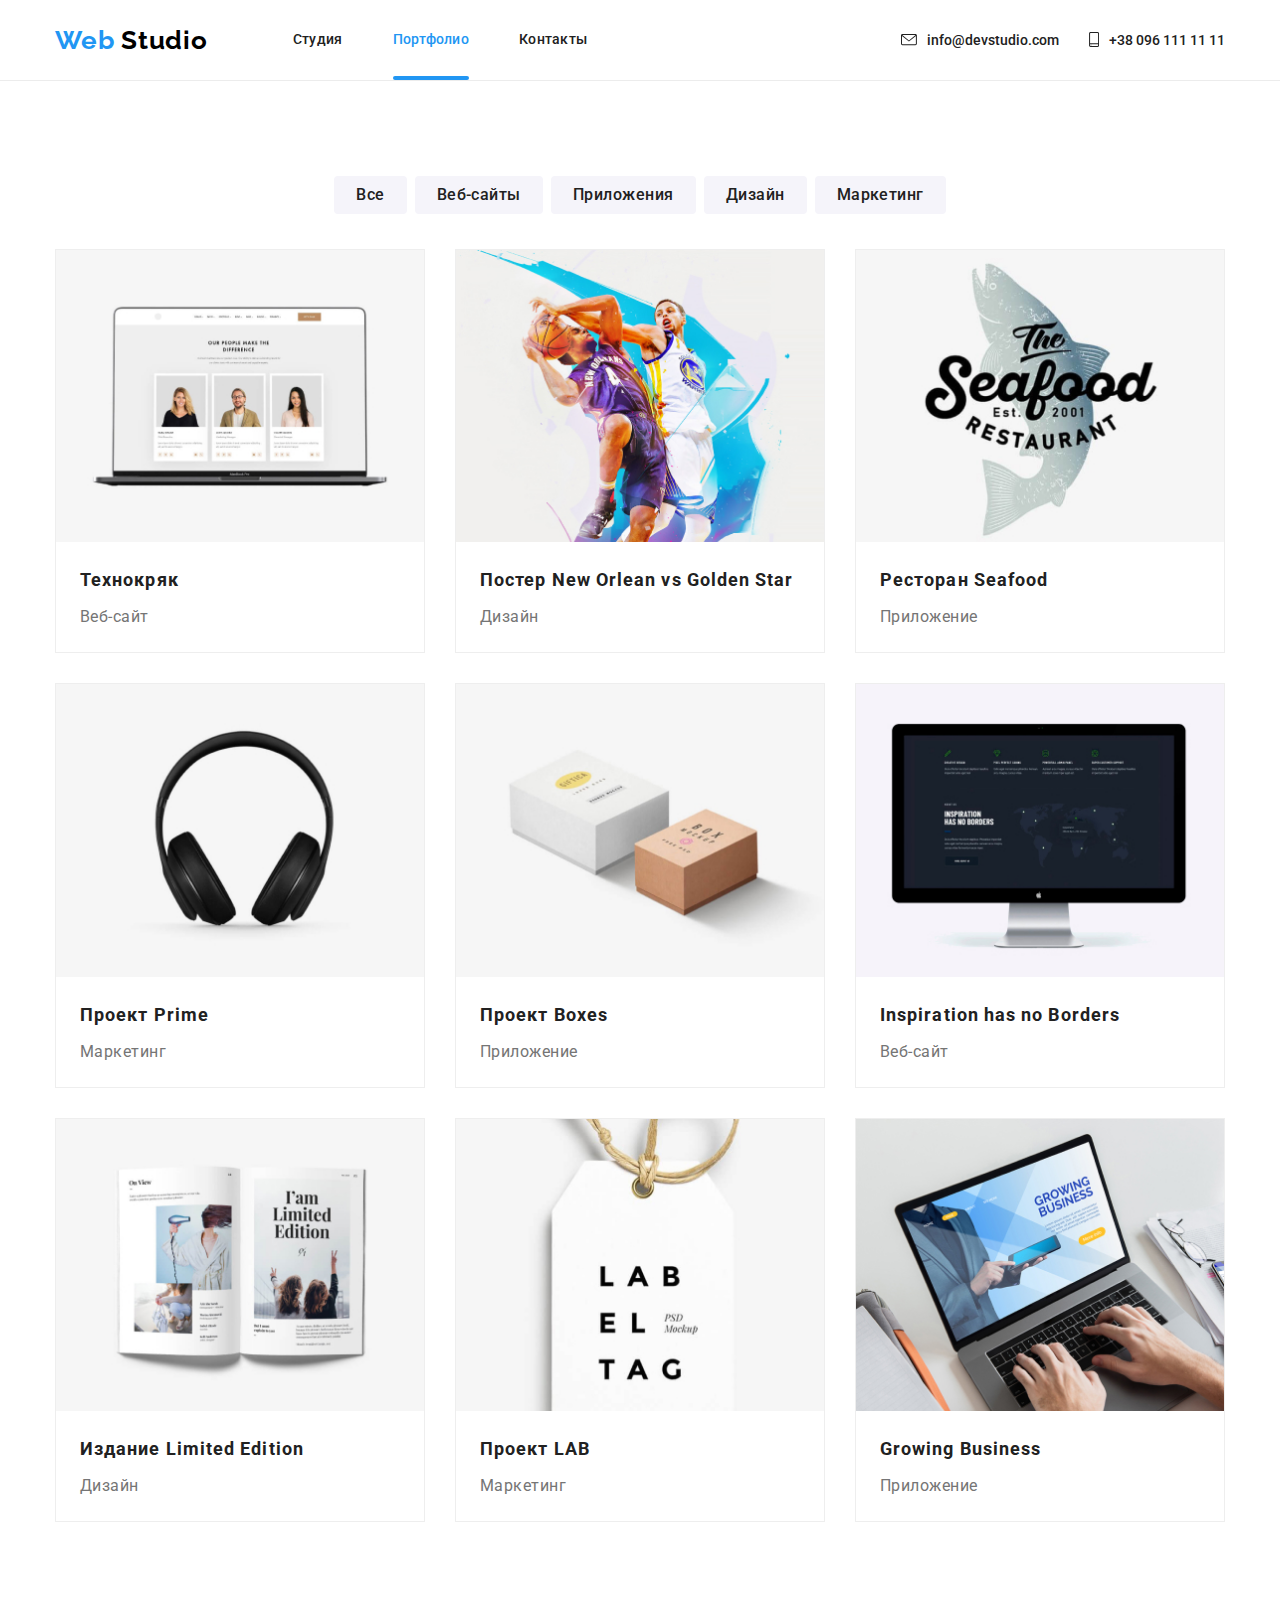
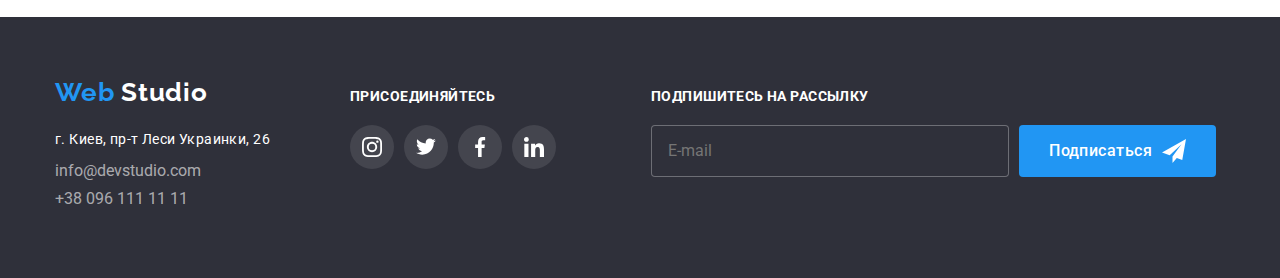
==== portfolio.html @ 315c7247 "ДЗ -6" ====
<!DOCTYPE html>
<html lang="ru">
  <head>
    <meta charset="UTF-8" />
    <meta name="viewport" content="width=device-width, initial-scale=1.0" />
    <link rel="stylesheet" href="./css/normalize.css" />
    <link rel="stylesheet" href="./css/style.css" />
    <title>Portfolio</title>
    <link
      href="https://fonts.googleapis.com/css2?family=Raleway:wght@400;700;900&family=Roboto:wght@400;500;700;900&display=swap"
      rel="stylesheet"
    />
  </head>
  <body>
    <header class="page-header">
      <div class="container main-nav">
        <nav class="main-nav">
          <a href="index.html" lang="en" class="logo" aria-label="Логотип">
            <span class="logo-color">Web</span> Studio</a
          >
          <div>
            <ul class="nav-item-list list">
              <li class="nav-item">
                <a href="./index.html" class="nav-item-link">Студия</a>
              </li>
              <li class="nav-item">
                <a href="./portfolio.html" class="nav-item-link current"
                  >Портфолио</a
                >
              </li>
              <li class="nav-item">
                <a href="" class="nav-item-link">Контакты</a>
              </li>
            </ul>
          </div>
        </nav>

        <div class="header-contacts">
          <ul class="contacts-ul">
            <li class="contacts-item">
              <a href="mailto:info@devstudio.com" class="contacts-item-link">
                <svg class="contacts-icon" width="16" height="12">
                  <use
                    href="./img/icomoon/sprite.svg#icon-envelope-hover"
                  ></use>
                </svg>
                info@devstudio.com</a
              >
            </li>

            <li class="contacts-item">
              <a href="tel:380961111111" class="contacts-item-link">
                <svg class="contacts-icon" width="10" height="15">
                  <use href="./img/icomoon/sprite.svg#icon-smartphone"></use>
                </svg>
                +38 096 111 11 11</a
              >
            </li>
          </ul>
        </div>
      </div>
    </header>

    <!--Блок main-->

    <main>
      <section class="portfolio-section">
        <div class="container">
          <h1 hidden>Фильтр работ</h1>
          <ul class="portfolio-list list">
            <li class="portfolio-list-btn">
              <button type="button" class="portfolio-modal-btn">Все</button>
            </li>
            <li class="portfolio-list-btn">
              <button type="button" class="portfolio-modal-btn">
                Веб-сайты
              </button>
            </li>
            <li class="portfolio-list-btn">
              <button type="button" class="portfolio-modal-btn">
                Приложения
              </button>
            </li>
            <li class="portfolio-list-btn">
              <button type="button" class="portfolio-modal-btn">Дизайн</button>
            </li>
            <li class="portfolio-list-btn">
              <button type="button" class="portfolio-modal-btn">
                Маркетинг
              </button>
            </li>
          </ul>
        </div>

        <h2 hidden>Наши работы</h2>
        <div class="container">
          <ul class="work-list list">
            <li class="work-list-item">
              <a href="" class="animation">
                <div class="overlay">
                  <img
                    class="portfolio-poster"
                    src="./img/portfolio/img.jpg"
                    alt="Изображение компьютера"
                    width="370"
                  />
                  <p class="work-discription list">
                    Технокряк это современная площадка распространения
                    коронавируса. Компании используют эту платформу для
                    цифрового шпионажа и атак на защищённые сервера конкурентов.
                  </p>
                </div>

                <div class="portfolio-text-wrapper">
                  <h3 class="work-title list">Технокряк</h3>
                  <p class="work-art list">Веб-сайт</p>
                </div>
              </a>
            </li>
            <li class="work-list-item">
              <a href="" class="animation">
                <div class="overlay">
                  <img
                    class="portfolio-poster"
                    src="./img/portfolio/img1.jpg"
                    alt="Изображение постера"
                    width="370"
                  />
                  <p class="work-discription list">
                    Технокряк это современная площадка распространения
                    коронавируса. Компании используют эту платформу для
                    цифрового шпионажа и атак на защищённые сервера конкурентов.
                  </p>
                </div>
                <div class="portfolio-text-wrapper">
                  <h3 class="work-title list">
                    Постер New Orlean vs Golden Star
                  </h3>
                  <p class="work-art list">Дизайн</p>
                </div>
              </a>
            </li>

            <li class="work-list-item">
              <a href="" class="animation">
                <div class="overlay">
                  <img
                    class="portfolio-poster"
                    src="./img/portfolio/img2.jpg"
                    alt="Изображение постера"
                    width="370"
                  />
                  <p class="work-discription list">
                    Технокряк это современная площадка распространения
                    коронавируса. Компании используют эту платформу для
                    цифрового шпионажа и атак на защищённые сервера конкурентов.
                  </p>
                </div>
                <div class="portfolio-text-wrapper">
                  <h3 class="work-title list">Ресторан Seafood</h3>
                  <p class="work-art list">Приложение</p>
                </div>
              </a>
            </li>
            <li class="work-list-item">
              <a href="" class="animation">
                <div class="overlay">
                  <img
                    class="portfolio-poster"
                    src="./img/portfolio/img3.jpg"
                    alt="Изображение наушников"
                    width="370"
                  />
                  <p class="work-discription list">
                    Технокряк это современная площадка распространения
                    коронавируса. Компании используют эту платформу для
                    цифрового шпионажа и атак на защищённые сервера конкурентов.
                  </p>
                </div>
                <div class="portfolio-text-wrapper">
                  <h3 class="work-title list">Проект Prime</h3>
                  <p class="work-art list">Маркетинг</p>
                </div>
              </a>
            </li>
            <li class="work-list-item">
              <a href="" class="animation">
                <div class="overlay">
                  <img
                    class="portfolio-poster"
                    src="./img/portfolio/img4.jpg"
                    alt=""
                    width="370"
                  />
                  <p class="work-discription list">
                    Технокряк это современная площадка распространения
                    коронавируса. Компании используют эту платформу для
                    цифрового шпионажа и атак на защищённые сервера конкурентов.
                  </p>
                </div>
                <div class="portfolio-text-wrapper">
                  <h3 class="work-title list">Проект Boxes</h3>
                  <p class="work-art list">Приложение</p>
                </div>
              </a>
            </li>
            <li class="work-list-item">
              <a href="" class="animation">
                <div class="overlay">
                  <img
                    class="portfolio-poster"
                    src="./img/portfolio/img5.jpg"
                    alt="зображение веб-сайта"
                    width="370"
                  />
                  <p class="work-discription list">
                    Технокряк это современная площадка распространения
                    коронавируса. Компании используют эту платформу для
                    цифрового шпионажа и атак на защищённые сервера конкурентов.
                  </p>
                </div>
                <div class="portfolio-text-wrapper">
                  <h3 class="work-title list">Inspiration has no Borders</h3>
                  <p class="work-art list">Веб-сайт</p>
                </div>
              </a>
            </li>
            <li class="work-list-item">
              <a href="" class="animation">
                <div class="overlay">
                  <img
                    class="portfolio-poster"
                    src="./img/portfolio/img6.jpg"
                    alt="Изображение книги"
                    width="370"
                  />
                  <p class="work-discription list">
                    Технокряк это современная площадка распространения
                    коронавируса. Компании используют эту платформу для
                    цифрового шпионажа и атак на защищённые сервера конкурентов.
                  </p>
                </div>
                <div class="portfolio-text-wrapper">
                  <h3 class="work-title list">Издание Limited Edition</h3>
                  <p class="work-art list list">Дизайн</p>
                </div>
              </a>
            </li>
            <li class="work-list-item">
              <a href="" class="animation">
                <div class="overlay">
                  <img
                    class="portfolio-poster"
                    src="./img/portfolio/img7.jpg"
                    alt="Изображение постера"
                    width="370"
                  />
                  <p class="work-discription list">
                    Технокряк это современная площадка распространения
                    коронавируса. Компании используют эту платформу для
                    цифрового шпионажа и атак на защищённые сервера конкурентов.
                  </p>
                </div>
                <div class="portfolio-text-wrapper">
                  <h3 class="work-title list">Проект LAB</h3>
                  <p class="work-art list">Маркетинг</p>
                </div>
              </a>
            </li>
            <li class="work-list-item">
              <a href="" class="animation">
                <div class="overlay">
                  <img
                    class="portfolio-poster"
                    src="./img/portfolio/img8.jpg"
                    alt="Изображение компьютера"
                    width="370"
                  />
                  <p class="work-discription list">
                    Технокряк это современная площадка распространения
                    коронавируса. Компании используют эту платформу для
                    цифрового шпионажа и атак на защищённые сервера конкурентов.
                  </p>
                </div>
                <div class="portfolio-text-wrapper">
                  <h3 class="work-title list">Growing Business</h3>
                  <p class="work-art list">Приложение</p>
                </div>
              </a>
            </li>
          </ul>
        </div>
      </section>
    </main>

    <!--Футер-->
    <footer class="footer-section">
      <div class="container">
        <div class="footer-contacts">
          <a
            href="./index.html"
            lang="en"
            class="footer-logo"
            aria-label="Логотип"
          >
            <span class="footer-logo-color">Web</span> Studio</a
          >
          <p class="post-info list">г. Киев, пр-т Леси Украинки, 26</p>
          <ul class="list">
            <li class="footer-contacts-item">
              <a href="mailto:info@devstudio.com" class="footer-cantacts-link"
                >info@devstudio.com</a
              >
            </li>
            <li class="footer-contacts-item">
              <a href="tel:+380961111111" class="footer-cantacts-link"
                >+38 096 111 11 11</a
              >
            </li>
          </ul>
        </div>

        <!--Соцсети-->
        <div class="join-to-us">
          <p class="footer-title list">Присоединяйтесь</p>
          <ul class="footer-social-list list">
            <li class="footer-social-list-item">
              <a
                class="footer-social-wrapper"
                href="#"
                aria-label="Ссылка на Instagram"
              >
                <svg class="footer-social-icon" width="20" height="20">
                  <use href="./img/icomoon/sprite.svg#icon-instagram"></use>
                </svg>
              </a>
            </li>
            <li class="footer-social-list-item">
              <a
                class="footer-social-wrapper"
                href="/"
                aria-label="Ссылка на Tvitter"
              >
                <svg class="footer-social-icon" width="20" height="20">
                  <use href="./img/icomoon/sprite.svg#icon-twitter"></use>
                </svg>
              </a>
            </li>
            <li class="footer-social-list-item">
              <a
                class="footer-social-wrapper"
                href="/"
                aria-label="Ссылка на Facebook"
              >
                <svg class="footer-social-icon" width="20" height="20">
                  <use href="./img/icomoon/sprite.svg#icon-facebook"></use>
                </svg>
              </a>
            </li>
            <li class="footer-social-list-item">
              <a
                class="footer-social-wrapper"
                href="/"
                aria-label="Ссылка на LinkID"
                ><svg class="footer-social-icon" width="20" height="20">
                  <use href="./img/icomoon/sprite.svg#icon-linkedin"></use>
                </svg>
              </a>
            </li>
          </ul>
        </div>

        <!--Россылка-->

        <div class="mailing">
          <h2 hidden>Футер сайта</h2>
          <p class="footer-title list">Подпишитесь на рассылку</p>
          <div class="mailing-form">
            <form>
              <span
                ><input type="email" name="email" placeholder="E-mail"
              /></span>
            </form>
            <button class="footer-btn" type="submit">
              Подписаться
              <svg class="icon-send" width="24" height="24">
                <use href="./img/icomoon/sprite.svg#icon-icon-send"></use>
              </svg>
            </button>
          </div>
        </div>
      </div>
    </footer>
  </body>
</html>
---- css/style.css ----
:root {
  --primary-text-color: #757575;
  --primary-title-color: #212121;
  --accent-color: #2196f3;
  --primary-white-color: #ffffff;
  --footer-backround-color: #2f303a;
  --main-black-color: #000000;
  --secondary-white-color: #f5f4fa;
  --footer-links-color: rgba (255, 255, 255, 0.6);
  --hover-links-color: #188ce8;
  --font-family-main: "Roboto", sans-serif;
  --font-family-secondary: "Raleway", sans-serif;
  --footer-primary-color: #2f303a;
}

html {
  box-sizing: border-box;
}

*,
*::before,
*::after {
  box-sizing: inherit;
}

a {
  text-decoration: none;
  display: block;
}

.list {
  padding: 0;
  margin: 0;
  list-style: none;
}

body {
  background-color: var(--primary-white-color);
  font-family: var(--font-family-main), var(--font-family-secondary);
}

img {
  display: block;
}

.container {
  min-width: 1200px;
  width: 100%;
  max-width: 1200px;
  padding-right: 15px;
  padding-left: 15px;
  margin-right: auto;
  margin-left: auto;
}

.container:after {
  content: "";
  display: table;
  clear: both;
}

/*оформлення логотипа*/

.page-header {
  width: 100%;
  background-color: var(--primary-white-color);
  border-bottom: 1px solid #ececec;
}

.logo {
  display: block;
  font-family: var(--font-family-secondary);
  font-style: normal;
  font-weight: bold;
  font-size: 26px;
  line-height: 1.19em;
  letter-spacing: 0.03em;
  color: var(--main-black-color);
  margin-right: 85px;
}

.logo-color {
  color: var(--accent-color);
}

/*оформлення меню*/

.main-nav {
  display: flex;
  align-items: center;
  justify-content: space-between;
}

.nav-item-link {
  font-family: var(--font-family-main);
  font-style: normal;
  font-weight: 500;
  font-size: 14px;
  line-height: 1.14em;
  letter-spacing: 0.02em;
  color: var(--primary-title-color);

  display: block;
  padding-top: 32px;
  padding-bottom: 32px;
  transition: 250ms cubic-bezier(0.4, 0, 0.2, 1);
}

.nav-item-list {
  display: flex;
}

.nav-item:not(:last-child) {
  margin-right: 50px;
}

.nav-item-link:hover,
.nav-item-link:focus {
  color: var(--accent-color);
}

.nav-item {
  display: block;
  position: relative;
}

.current::after {
  display: block;
  position: absolute;
  bottom: 0;
  content: "";
  width: 100%;
  height: 4px;
  background-color: var(--accent-color);
  border-radius: 2px;
}

.current {
  color: var(--accent-color);
}

/*оформлення маржінів і кольору контактів*/

.header-contacts {
  display: flex;
  align-items: center;
  margin-left: auto;
}

.contacts-ul {
  display: flex;
  margin-top: 0;
  margin-bottom: 0;
  padding-left: 0;
}
.contacts-item {
  display: flex;
}

.contacts-icon {
  margin-right: 10px;
  fill: currentColor;
}

.contacts-icon:hover {
  fill: var(--accent-color);
}

.contacts-item:not(:last-child) {
  margin-right: 30px;
}

.contacts-item-link {
  display: flex;
  align-items: center;
  font-family: Roboto;
  font-style: normal;
  font-weight: 500;
  font-size: 14px;
  color: var(--primary-title-color);

  transition: 250ms cubic-bezier(0.4, 0, 0.2, 1);
}

.contacts-item-link:hover,
.contacts-item-link:focus {
  color: var(--accent-color);
}

/*оформлення кнопки*/

.modal-btn {
  background: var(--accent-color);
  border-radius: 4px;
  border: none;
  font-weight: 500;
  font-size: 16px;
  line-height: 1.62em;
  text-align: center;
  letter-spacing: 0.03em;
  color: var(--primary-white-color); /*колір тексту*/
  padding: 10px;
  margin: 5px;
}

.modal-btn:hover,
.modal-btn:focus {
  background-color: var(--accent-color);
  color: var(--primary-title-color); /*колір тексту при новеденні*/
}

/*hero section*/

.hero-section {
  min-width: 1200px;
  margin-top: 0;
  text-align: center;
  background-color: var(--primary-text-color);
  background-image: linear-gradient(
      to right,
      rgba(47, 48, 58, 0.8),
      rgba(47, 48, 58, 0.8)
    ),
    url("../img/Header.images.jpg");

  background-repeat: no-repeat;
}

.hero-modal-btn {
  display: inline-block;
  font-family: var(--font-family-main);
  font-style: normal;
  font-weight: 700;
  font-size: 16px;
  line-height: 1.87em;
  height: 50px;
  padding: 10px 32px;
  margin-bottom: 200px;

  letter-spacing: 0.06em;
  color: var(--primary-white-color);
  background: var(--accent-color);
  box-shadow: 0px 4px 4px rgba(0, 0, 0, 0.15);
  border-radius: 4px;
  border: none;
  cursor: pointer;
}

.main-title {
  font-family: var(--font-family-main);
  font-style: normal;
  font-weight: 900;
  padding-top: 200px;
  margin-top: 0px;
  margin-bottom: 30px;
  font-size: 44px;
  line-height: 60px;

  letter-spacing: 0.06em;
  text-transform: uppercase;
  color: var(--primary-white-color);
}

/* quality list*/

.icon-wrapper {
  display: flex;
  justify-content: center;
  align-items: center;
  margin-top: 0;
  margin-right: 0;
  margin-bottom: 30px;
  width: 270px;
  height: 120px;
  border-radius: 4px;
  background-color: var(--secondary-white-color);
}

.icon-1::before {
  content: "";
  width: 270px;
  height: 120px;
  background-image: url("../img/antenna-1.svg");
  background-repeat: no-repeat;
  background-position: center;
}

.icon-2::before {
  content: "";
  width: 270px;
  height: 120px;
  background-image: url("../img/clock-1.svg");
  background-repeat: no-repeat;
  background-position: center;
}

.icon-3::before {
  content: "";
  width: 270px;
  height: 120px;
  background-image: url("../img/diagram-1.svg");
  background-repeat: no-repeat;
  background-position: center;
}

.icon-4::before {
  content: "";
  width: 270px;
  height: 120px;
  background-image: url("../img/astronaut-1.svg");
  background-repeat: no-repeat;
  background-position: center;
}

.quality-section {
  padding-top: 95px;
  padding-bottom: 95px;
}

.quality-list {
  display: flex;
}

.quality-item:not(:last-child) {
  margin-right: 30px;
}

.quality-list-item {
  display: inline-block;
  margin-top: 0;
  margin-bottom: 10px;

  font-family: var(--font-family-main);
  font-style: normal;
  font-weight: 700;
  font-size: 14px;
  line-height: 1.14em;
  letter-spacing: 0.03em;
  text-transform: uppercase;
  color: var(--primary-title-color);
}

/* опис блоку якостей дрібним шрифтом*/

.discription-text {
  display: block;
  margin-top: 0;
  margin-bottom: 0;
  font-family: Roboto;
  font-style: normal;
  font-weight: 400;
  font-size: 14px;
  line-height: 1.71em;
  letter-spacing: 0.03em;
  color: var(--primary-text-color);
}

/*Work-exemples*/

.work-exemples {
  margin-bottom: 95px;
}

.work-exemples img {
  display: block;
}
.exemple-list {
  display: flex;
  justify-content: center;
}

.exemple-list-item:not(:last-child) {
  margin-right: 30px;
}

.exemple-list-item {
  position: relative;
}

.title-text {
  margin-top: 0;
  margin-bottom: 50px;
  font-family: var(--font-family-main);
  font-style: normal;
  font-weight: bold;
  font-size: 36px;
  line-height: 1.16em;
  text-align: center;
  letter-spacing: 0.03em;
  color: var(--primary-title-color);
}

.work-list-text {
  display: flex;
  justify-content: center;
  align-items: center;
  margin-top: 0;
  margin-bottom: 0;

  position: absolute;
  right: 0;
  bottom: 0;
  left: 0;
  height: 70px;
  background: rgba(47, 48, 58, 0.8);

  font-family: var(--font-family-main);
  font-style: normal;
  font-weight: 700;
  font-size: 14px;
  line-height: 1.14em;
  text-align: center;
  letter-spacing: 0.03em;
  text-transform: uppercase;
  color: var(--primary-white-color);
}

/*our team*/

.our-team-section {
  min-width: 1200px;
  padding-top: 95px;
  padding-bottom: 95px;
}

.main-page > .our-team-section:nth-last-child(2) {
  background-color: var(--secondary-white-color);
}

.team-list {
  display: flex;
}

.team-list-item:not(:last-child) {
  margin-right: 30px;
}
.team-list-item {
  border-color: var(--secondary-white-color);
  background-color: var(--primary-white-color);
  box-shadow: 0px 2px 1px rgba(0, 0, 0, 0.2), 0px 1px 1px rgba(0, 0, 0, 0.14),
    0px 1px 3px rgba(0, 0, 0, 0.12);
  border-radius: 0px 0px 4px 4px;
}

.team-photo {
  margin-top: 0;
  margin-bottom: 30px;
}

.team-people-name {
  margin-top: 0;
  margin-bottom: 10px;
  font-family: var(--font-family-main);
  font-style: normal;
  font-weight: 500;
  font-size: 16px;
  line-height: 1.18em;
  text-align: center;
  letter-spacing: 0.03em;
  color: var(--primary-title-color);
}

.professon-name {
  margin-top: 0;
  margin-bottom: 16px;
  font-family: var(--font-family-main);
  font-style: normal;
  font-weight: 400;
  font-size: 16px;
  line-height: 1.18em;
  text-align: center;
  letter-spacing: 0.03em;
  color: var(--primary-text-color);
}

/*social links*/

.social-list {
  padding-bottom: 24px;
  display: flex;
  justify-content: center;
}

.social-list > .social-list-item:not(:last-child) {
  margin-right: 10px;
}

.social-list .social-wrapper {
  display: flex;
  justify-content: center;
  align-items: center;
  width: 44px;
  height: 44px;
  border-radius: 50%;
  color: #afb1b8;
  transition: 250ms cubic-bezier(0.4, 0, 0.2, 1);
}

.social-wrapper:hover {
  background-color: var(--accent-color);
  color: var(--primary-white-color);
}

.social-icons-svg {
  fill: currentColor;
}

/*Customers*/

.customers-section {
  padding-top: 95px;
  padding-bottom: 95px;
}

.customers-list {
  display: flex;
  justify-content: space-between;
}

.ctmrs-list-item .ctmrs-logo {
  display: flex;
  justify-content: center;
  align-items: center;
  border-width: 1px;
  border-style: solid;
  border-color: #afb1b8;
  border-radius: 4px;
  width: 170px;
  height: 90px;
  font-size: 0;
  color: #afb1b8;
  transition: 250ms cubic-bezier(0.4, 0, 0.2, 1);
}

.ctmrs-list-item:not(:last-child) {
  margin-right: 30px;
}

.customers-icon {
  fill: currentColor;
}

.ctmrs-logo:hover {
  color: var(--accent-color);
  border-color: var(--accent-color);
}

/*Footer*/

.footer-section {
  min-width: 1200px;
  padding-top: 60px;
  padding-bottom: 60px;
  background-color: var(--footer-backround-color);
}

.footer-section .container {
  display: flex;
}

.footer-contacts {
  margin-right: 80px;
}

/*footer mailing*/

.mailing {
  margin-right: 0px;
}

.mailing-form {
  display: flex;
}

.join-to-us {
  margin-right: 95px;
}
.mailing-form input {
  display: block;
  font-size: 16px;
  line-height: 1.25em;

  border: 1px solid rgba(255, 255, 255, 0.3);
  border-radius: 4px;
  padding-top: 15px;
  padding-left: 16px;
  padding-bottom: 15px;
  width: 358px;
  background-color: var(--footer-backround-color);
}

.footer-btn {
  display: flex;
  align-items: center;
  margin-left: 10px;
  padding-top: 10px;
  padding-right: 30px;
  padding-bottom: 10px;
  padding-left: 30px;

  background: var(--accent-color);
  border: none;
  border-radius: 4px;
  font-weight: 500;
  font-size: 16px;
  line-height: 1.62em;
  text-align: center;
  letter-spacing: 0.03em;
  color: var(--primary-white-color);
  cursor: pointer;
}

.icon-send {
  display: flex;
  margin-left: 10px;
}

.icon-send {
  fill: currentColor;
}

/* footer logo*/

.footer-logo {
  display: block;
  margin-bottom: 20px;
  font-family: var(--font-family-secondary);
  font-style: normal;
  font-weight: bold;
  font-size: 26px;
  line-height: 1.19em;
  letter-spacing: 0.03em;
  color: var(--primary-white-color);
}

.footer-logo-color {
  color: var(--accent-color);
}

.post-info {
  margin-bottom: 10px;
  font-family: var(--font-family-main);
  font-weight: 400;
  font-size: 14px;
  line-height: 1.71em;
  letter-spacing: 0.03em;
  color: var(--primary-white-color);
}

/* footer contacts*/

.footer-cantacts-link,
.footer-contacts-item {
  margin-bottom: 10px;
  color: rgba(255, 255, 255, 0.6);
}

.footer-cantacts-link:hover,
.footer-cantacts-link:focus {
  color: var(--accent-color);
}

/* footer social links*/

.footer-social-list {
  display: flex;
  justify-content: center;
  align-items: center;
}

.footer-social-list-item:not(:last-child) {
  margin-right: 10px;
}

.footer-social-wrapper {
  display: flex;
  justify-content: center;
  align-items: center;
  width: 44px;
  height: 44px;
  border-radius: 50%;
  box-shadow: none;
  background: rgba(255, 255, 255, 0.1);
  transition: 250ms cubic-bezier(0.4, 0, 0.2, 1);
}

.footer-social-wrapper:hover {
  background-color: var(--accent-color);
}

.footer-social-icon {
  fill: var(--primary-white-color);
}

.footer-title {
  margin-bottom: 20px;
  padding-top: 12px;
  font-family: var(--font-family-main);
  font-style: normal;
  font-weight: 700;
  font-size: 14px;
  line-height: 1.14em;
  letter-spacing: 0.03em;
  text-transform: uppercase;
  color: var(--primary-white-color);
}

/*portfolio*/

.portfolio-section {
  padding-top: 95px;
  padding-bottom: 95px;
}

.portfolio-list {
  display: flex;
  justify-content: center;
  margin-bottom: 35px;
}

.work-list {
  display: flex;
  flex-wrap: wrap;
}

.work-list > .work-list-item:hover {
  box-shadow: 1px 4px 6px rgba(0, 0, 0, 0.16), 0px 4px 4px rgba(0, 0, 0, 0.06),
    0px 1px 1px rgba(0, 0, 0, 0.12);
}

.work-list-item:nth-child(3n) {
  margin-right: 0;
}

.work-list-item:nth-last-child(-n + 3) {
  margin-bottom: 0;
}

.portfolio-section img {
  max-width: 100%;
}
.portfolio-modal-btn {
  border-radius: 4px;
  border: none;
  font-weight: 500;
  font-size: 16px;
  line-height: 1.62em;
  text-align: center;
  letter-spacing: 0.03em;
  color: var(--primary-title-color); /*колір тексту*/
  padding-top: 6px;
  padding-right: 22px;
  padding-bottom: 6px;
  padding-left: 22px;
  background: #f5f4fa;

  transition: 250ms cubic-bezier(0.4, 0, 0.2, 1);
}

.portfolio-list-btn {
  display: block;
}

.portfolio-list-btn:hover {
  box-shadow: 0px 2px 2px rgba(0, 0, 0, 0.12), 0px 1px 2px rgba(0, 0, 0, 0.08),
    0px 3px 1px rgba(0, 0, 0, 0.1);
  border-radius: 4px;
}

.portfolio-list-btn:not(:last-child) {
  margin-right: 8px;
}

.portfolio-modal-btn:hover {
  background-color: var(--accent-color);
  color: var(--primary-white-color);
}

/*portfolio description*/

.portfolio-poster {
  margin-top: 0px;
}

.work-title {
  margin-bottom: 4px;
  font-family: var(--font-family-main);
  font-style: normal;
  font-weight: 700;
  font-size: 18px;
  line-height: 2em;
  letter-spacing: 0.06em;
  color: var(--primary-title-color);
}

.work-art {
  font-family: var(--font-family-main);
  font-style: normal;
  font-weight: 400;
  font-size: 16px;
  line-height: 1.87em;
  letter-spacing: 0.03em;
  color: var(--primary-text-color);
}

.portfolio-text-wrapper {
  padding-top: 20px;
  padding-right: 24px;
  padding-bottom: 20px;
  padding-left: 24px;
}

.work-discription {
  position: absolute;
  top: 100%;
  right: 0;
  width: 100%;
  height: 100%;

  transition: 250ms cubic-bezier(0.4, 0, 0.2, 1);

  margin-bottom: 0px;
  padding-top: 66px;
  padding-bottom: 60px;
  padding-left: 24px;
  padding-right: 24px;

  font-family: var(--font-family-main);
  font-style: normal;
  font-weight: 400;
  font-size: 18px;
  line-height: 1.55em;
  letter-spacing: 0.03em;

  color: var(--primary-white-color);
  background: rgba(33, 150, 243, 0.9);
}

.work-list-item {
  width: calc((100% - 60px) / 3);
  margin-right: 30px;
  margin-bottom: 30px;
  border: 1px solid #eeeeee;

  transition: 250ms cubic-bezier(0.4, 0, 0.2, 1);
}

.animation:hover .work-discription {
  top: 0;
}

.overlay {
  position: relative;
  overflow: hidden;
}
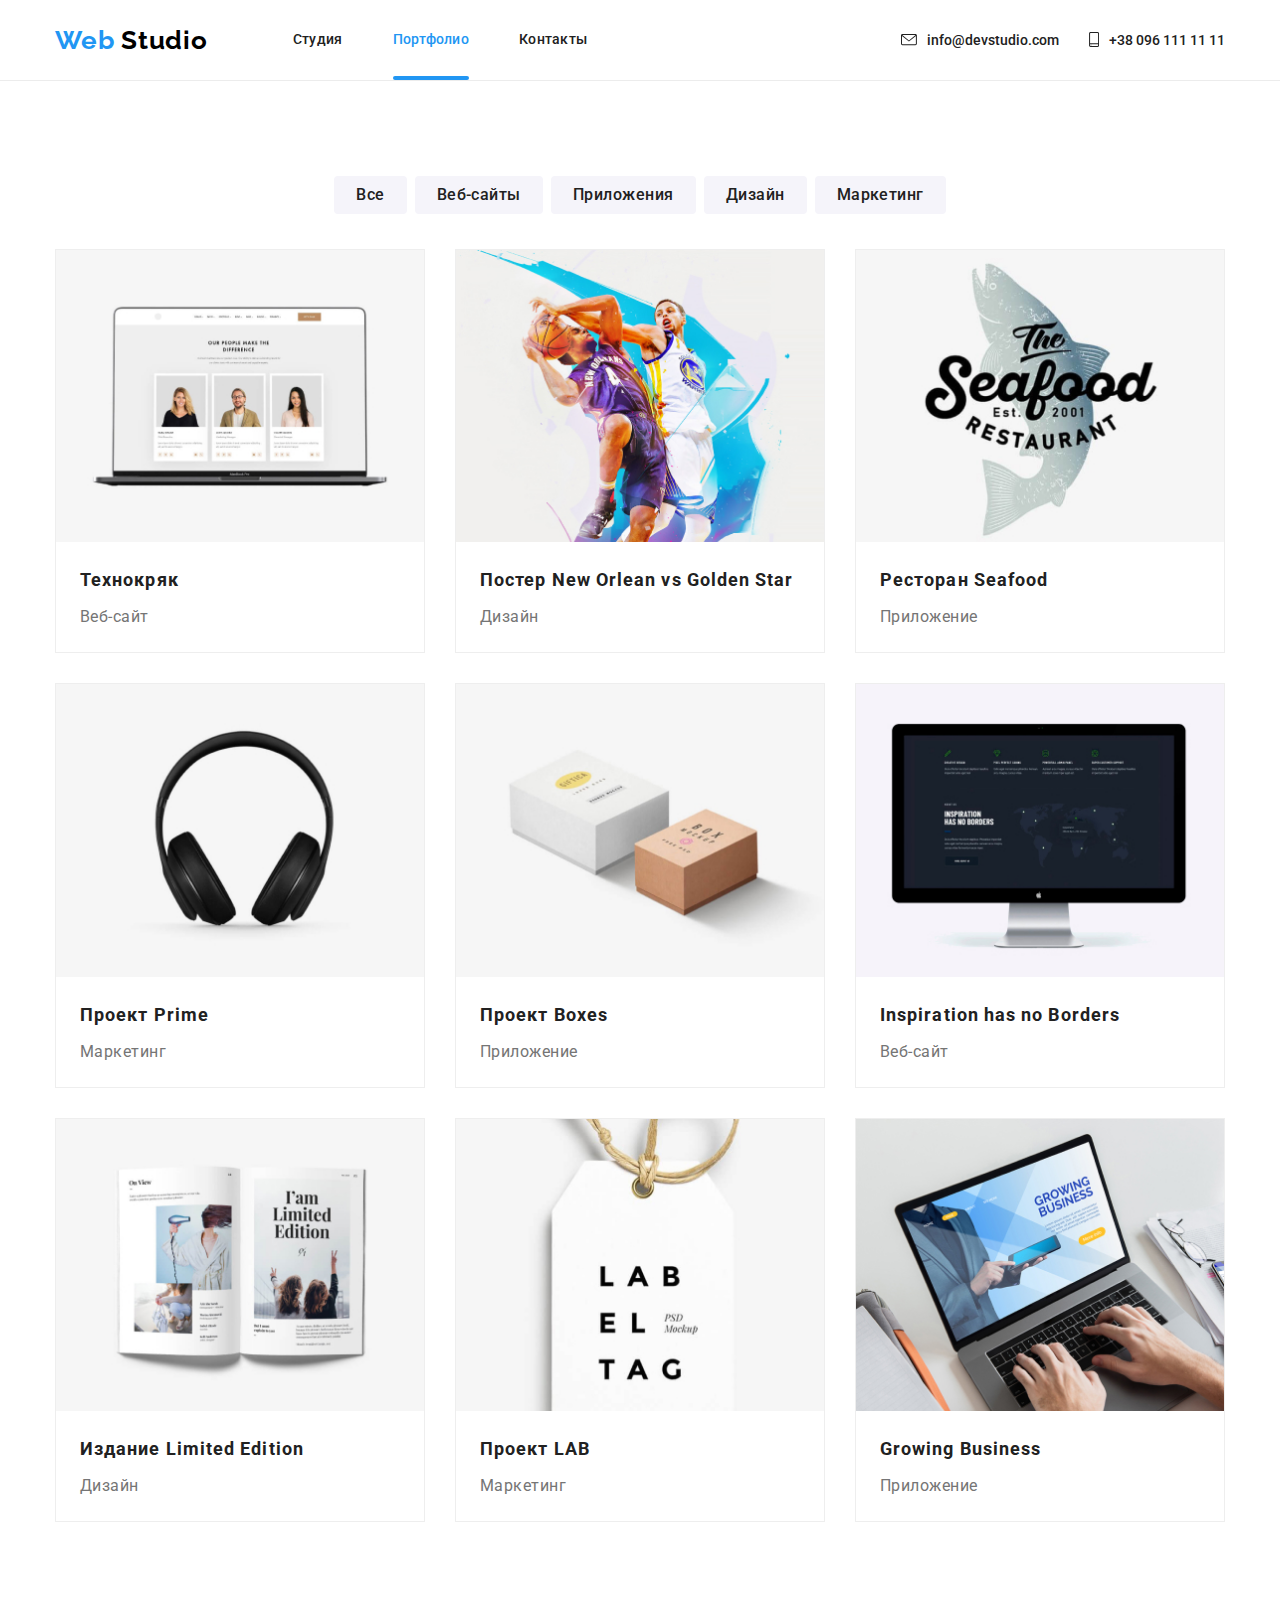
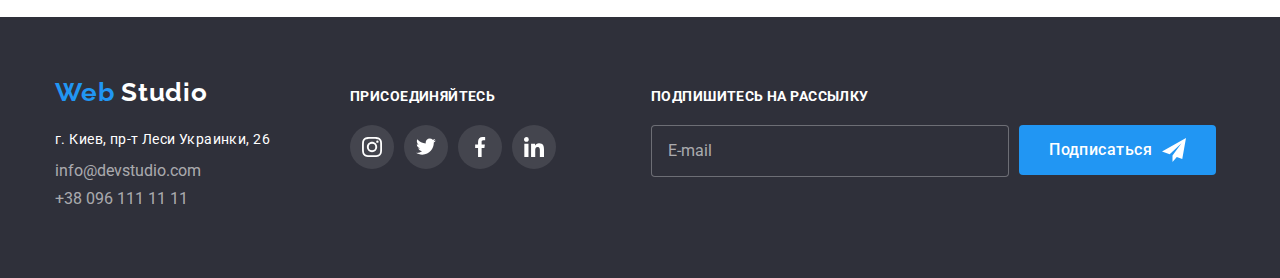
==== commit 12f1cf7c: "Модалка зроблена" ====
--- a/portfolio.html
+++ b/portfolio.html
@@ -374,22 +374,23 @@
 
         <div class="mailing">
           <h2 hidden>Футер сайта</h2>
-          <p class="footer-title list">Подпишитесь на рассылку</p>
+          <p class="footer-form-label list">Подпишитесь на рассылку</p>
           <div class="mailing-form">
-            <form>
-              <span
-                ><input type="email" name="email" placeholder="E-mail"
-              /></span>
+        
+            <form class="footer-form">
+              <span><input class="input-form-footer" type="email" name="mail" placeholder="E-mail" /></span>
+              <div class="footer-button-position">
+                <button class="footer-btn" type="submit">
+                  Подписаться
+                  <svg class="icon-send" width="24" height="24">
+                    <use href="./img/icomoon/sprite.svg#icon-icon-send"></use>
+                  </svg>
+              </div>
+              </button>
             </form>
-            <button class="footer-btn" type="submit">
-              Подписаться
-              <svg class="icon-send" width="24" height="24">
-                <use href="./img/icomoon/sprite.svg#icon-icon-send"></use>
-              </svg>
-            </button>
-          </div>
-        </div>
-      </div>
+        </div>
+        </div>
+        </div>
     </footer>
   </body>
 </html>
--- a/css/style.css
+++ b/css/style.css
@@ -226,6 +226,21 @@
   background-repeat: no-repeat;
 }
 
+.main-title {
+  font-family: var(--font-family-main);
+  font-style: normal;
+  font-weight: 900;
+  padding-top: 200px;
+  margin-top: 0px;
+  margin-bottom: 30px;
+  font-size: 44px;
+  line-height: 60px;
+
+  letter-spacing: 0.06em;
+  text-transform: uppercase;
+  color: var(--primary-white-color);
+}
+
 .hero-modal-btn {
   display: inline-block;
   font-family: var(--font-family-main);
@@ -244,21 +259,262 @@
   border-radius: 4px;
   border: none;
   cursor: pointer;
-}
-
-.main-title {
-  font-family: var(--font-family-main);
-  font-style: normal;
-  font-weight: 900;
-  padding-top: 200px;
+  transition: background-color 250ms cubic-bezier(0.4, 0, 0.2, 1);
+}
+
+.backdrop.is-hidden {
+  visibility: hidden;
+  opacity: 0;
+  pointer-events: none;
+}
+.backdrop {
+  position: fixed;
+  top: 0;
+  height: 0;
+  width: 100%;
+  height: 100%;
+  background-color: rgba(0, 0, 0, 0.2);
+  opacity: 1;
+  visibility: visible;
+  z-index: 5;
+
+  transition: opacity 250ms cubic-bezier(0.4, 0, 0.2, 1);
+}
+
+.modal {
+  position: absolute;
+  top: 50%;
+  left: 50%;
+  padding: 40px;
+  width: 528px;
+  height: 581px;
+  border-radius: 4px;
+  background-color: #fff;
+
+  box-shadow: 0px 1px 3px rgba(0, 0, 0, 0.12), 0px 1px 1px rgba(0, 0, 0, 0.14),
+    0px 2px 1px rgba(0, 0, 0, 0.2);
+
+  transform: translate(-50%, -50%) scale(1);
+
+  transition: transform 250ms cubic-bezier(0.4, 0, 0.2, 1);
+}
+
+.backdrop.is-hidden .modal {
+  transform: translate(-50%, -50%) scale(1.4);
+}
+
+.modal-title {
+  display: block;
   margin-top: 0px;
   margin-bottom: 30px;
-  font-size: 44px;
-  line-height: 60px;
-
+  font-weight: 700;
+  font-size: 20px;
+  line-height: 1.15;
+  text-align: center;
+  color: var(--primary-title-color);
+}
+
+.form {
+  display: block;
+  margin-top: 0em;
+}
+
+.form-field {
+  display: block;
+  position: relative;
+}
+
+.form-field:not(:last-child) {
+  margin-bottom: 28px;
+}
+
+.form-input {
+  height: 40px;
+  padding-top: 0px;
+  padding-right: 42px;
+  padding-bottom: 0px;
+  padding-left: 42px;
+  outline: 0;
+
+  width: 448px;
+  border: 1px solid rgba(33, 33, 33, 0.2);
+  border-radius: 4px;
+}
+
+.label-name {
+  position: absolute;
+  top: 50%;
+  left: 42px;
+  transform: translateY(-50%);
+  transition: transform 250ms cubic-bezier(0.4, 0, 0.2, 1);
+  line-height: 1.14;
+  letter-spacing: 0.01em;
+  color: var(--primary-text-color);
+}
+
+.form-field:focus-within > .label-name,
+.form-input:not(:placeholder-shown) + .label-name {
+  font-size: 12px;
+  line-height: 1.17;
+  transform: translate(-26px, -39px);
+  color: var(--accent-color);
+}
+
+.form-textarea {
+  height: 120px;
+  resize: none;
+  padding: 10px 15px;
+  margin-bottom: 0px;
+  outline: 0;
+
+  width: 448px;
+  border: 1px solid rgba(33, 33, 33, 0.2);
+  border-radius: 4px;
+}
+
+.form-input:focus,
+.form-textarea:focus {
+  border: 1px solid var(--accent-color);
+}
+
+.form-textarea:focus::placeholder {
+  color: var(--accent-color);
+}
+
+/*
+ Код для виїжджаючого лабела для коментів
+.textarea-name {
+  position: absolute;
+  top: 12px;
+  left: 16px;
+
+  transition: transform 250ms cubic-bezier(0.4, 0, 0.2, 1);
+  line-height: 1.14;
+  letter-spacing: 0.01em;
+  color: var(--primary-text-color);
+}
+
+.form-field:focus-within > .textarea-name,
+.form-textarea:not(:placeholder-shown) + .textarea-name {
+  font-size: 12px;
+  line-height: 1.17;
+  transform: translate(0px, -32px);
+  color: var(--accent-color);
+}*/
+
+.checkbox-input {
+  position: absolute;
+  width: 1px;
+  height: 1px;
+  margin: -1px;
+  border: 0;
+  padding: 0;
+  clip: rect(0 0 0 0);
+  overflow: hidden;
+}
+
+.checkbox-icon {
+  display: flex;
+  align-items: center;
+  cursor: pointer;
+  margin-right: 9px;
+  width: 15px;
+  height: 15px;
+  border: 2px solid black;
+  border-radius: 4px;
+  background-color: var(--primary-white-color);
+}
+
+.checkbox-input:checked + .checkbox-icon {
+  border-color: var(--accent-color);
+  background-color: var(--accent-color);
+  background-image: url(../img/modal-icons/agreement-icon.svg);
+  background-size: contain;
+  background-origin: border-box;
+}
+
+.checkbox-field {
+  display: flex;
+  justify-content: center;
+  align-items: center;
+  margin-bottom: 30px;
+  cursor: pointer;
+}
+
+.checkbox-name {
+  display: flex;
+
+  align-items: center;
+  font-size: 14px;
+  line-height: 24px;
+  letter-spacing: 0.01em;
+  margin-bottom: 0px;
+  cursor: pointer;
+
+  color: var(--primary-text-color);
+}
+
+.checkbox-name .label-link {
+  display: block;
+  margin-left: 4px;
+  color: var(--accent-color);
+  text-decoration: underline;
+}
+
+.label-link:hover {
+  color: var(--accent-color);
+  text-decoration: none;
+}
+
+.form-submit {
+  display: block;
+  padding: 10px 55px;
+  margin: 0 auto;
+  font-weight: 700;
+  font-size: 16px;
+  line-height: 1.87;
   letter-spacing: 0.06em;
-  text-transform: uppercase;
-  color: var(--primary-white-color);
+  border-radius: 4px;
+  border: none;
+  cursor: pointer;
+  color: var(--primary-white-color);
+  background-color: var(--accent-color);
+  box-shadow: 0px 4px 4px rgba(0, 0, 0, 0.15);
+  transition: background-color 250ms cubic-bezier(0.4, 0, 0.2, 1);
+}
+
+.close-modal {
+  display: flex;
+  justify-content: center;
+  align-items: center;
+  position: absolute;
+  top: 8px;
+  right: 8px;
+  width: 30px;
+  height: 30px;
+  border-radius: 50px;
+  background: var(--primary-white-color);
+  cursor: pointer;
+  border: 1px solid rgba(0, 0, 0, 0.1);
+}
+
+.close-modal:hover .modal-close-icon {
+  fill: var(--accent-color);
+}
+
+.form-field .name-icon {
+  display: flex;
+  position: absolute;
+  /*top: 11px;
+  left: 16px;*/
+  top: 50%;
+  left: 16px;
+  transform: translateY(-50%);
+  transition: transform 250ms cubic-bezier(0.4, 0, 0.2, 1);
+}
+
+.form-field:focus-within .name-icon {
+  fill: var(--accent-color);
 }
 
 /* quality list*/
@@ -556,6 +812,7 @@
 
 .footer-section .container {
   display: flex;
+  position: relative;
 }
 
 .footer-contacts {
@@ -592,10 +849,11 @@
 .footer-btn {
   display: flex;
   align-items: center;
+
   margin-left: 10px;
-  padding-top: 10px;
+  padding-top: 12px;
   padding-right: 30px;
-  padding-bottom: 10px;
+  padding-bottom: 12px;
   padding-left: 30px;
 
   background: var(--accent-color);
@@ -705,6 +963,33 @@
   color: var(--primary-white-color);
 }
 
+.footer-form-label {
+  display: block;
+  padding-top: 12px;
+  font-family: var(--font-family-main);
+  font-style: normal;
+  font-weight: 700;
+  font-size: 14px;
+  margin-bottom: 20px;
+  line-height: 1.14em;
+  letter-spacing: 0.03em;
+  text-transform: uppercase;
+  color: var(--primary-white-color);
+}
+
+.footer-form {
+  display: flex;
+}
+
+.input-form-footer {
+  color: var(--primary-white-color);
+  font-weight: 400;
+}
+
+.input-form-footer::placeholder {
+  color: rgba(255, 255, 255, 0.6);
+}
+
 /*portfolio*/
 
 .portfolio-section {
